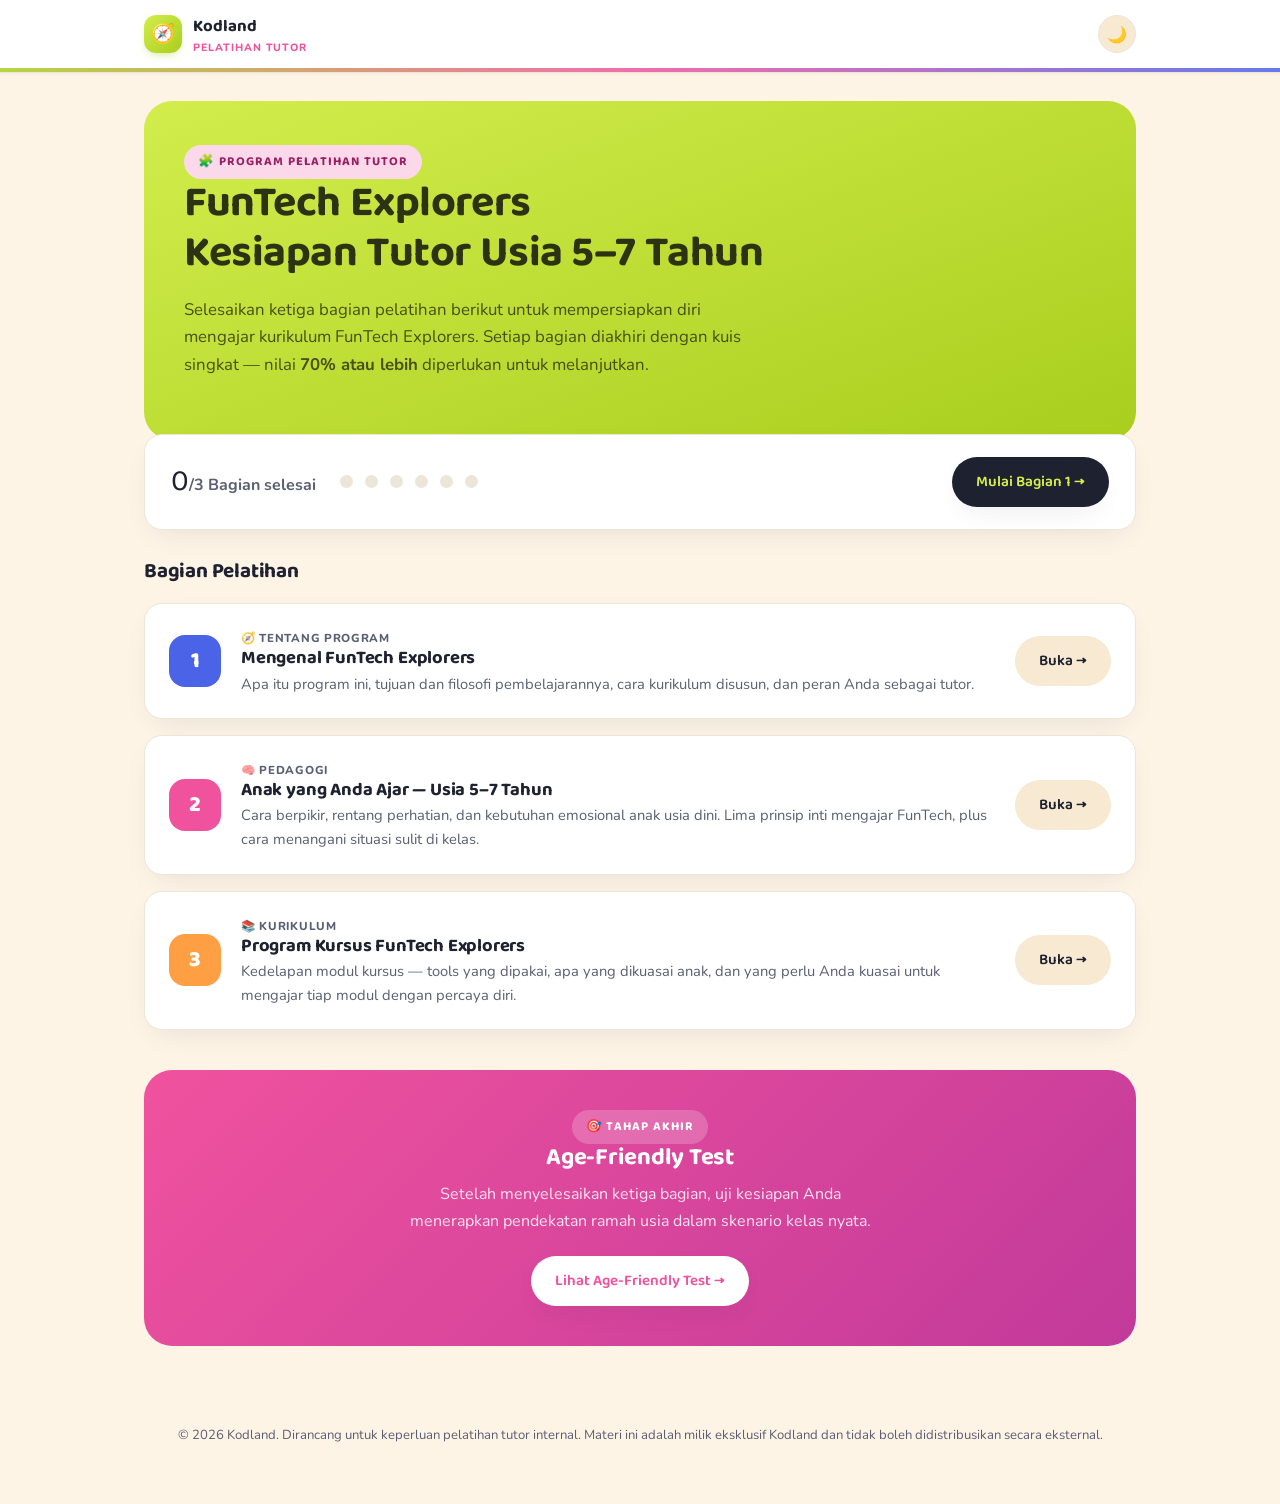
==== index.html @ 8fbc606a "Add files via upload" ====
<!DOCTYPE html>
<html lang="id">
<head>
<meta charset="UTF-8">
<meta name="viewport" content="width=device-width, initial-scale=1.0">
<title>FunTech Explorers — Pelatihan Tutor | Kodland</title>
<link rel="stylesheet" href="style.css">
</head>
<body>

<div class="topbar">
  <div class="topbar-inner">
    <div class="brand">
      <div class="logo-mark">🧭</div>
      <div>
        Kodland
        <small>Pelatihan Tutor</small>
      </div>
    </div>
    <div class="topbar-nav">
      <button class="theme-toggle" onclick="toggleTheme()" aria-label="Ganti tema">🌙</button>
    </div>
  </div>
</div>

<div class="wrap">

  <div class="hero">
    <span class="eyebrow">🧩 Program Pelatihan Tutor</span>
    <h1>FunTech Explorers<br>Kesiapan Tutor Usia 5–7 Tahun</h1>
    <p class="lede">Selesaikan ketiga bagian pelatihan berikut untuk mempersiapkan diri mengajar kurikulum FunTech Explorers. Setiap bagian diakhiri dengan kuis singkat — nilai <strong>70% atau lebih</strong> diperlukan untuk melanjutkan.</p>
  </div>

  <div class="progress-card">
    <div class="progress-count">0<span>/3 Bagian selesai</span></div>
    <div class="trail">
      <div class="trail-dot"></div><div class="trail-dot"></div><div class="trail-dot"></div>
      <div class="trail-dot"></div><div class="trail-dot"></div><div class="trail-dot"></div>
    </div>
    <a href="bagian1-tentang-program.html" class="btn btn-primary">Mulai Bagian 1 →</a>
  </div>

  <h2 class="display" style="font-size:1.3rem;">Bagian Pelatihan</h2>
  <div class="module-list">

    <div class="module-card">
      <div class="module-num">1</div>
      <div class="module-body">
        <span class="module-tag">🧭 Tentang Program</span>
        <h3>Mengenal FunTech Explorers</h3>
        <p>Apa itu program ini, tujuan dan filosofi pembelajarannya, cara kurikulum disusun, dan peran Anda sebagai tutor.</p>
      </div>
      <a href="bagian1-tentang-program.html" class="btn btn-ghost">Buka →</a>
    </div>

    <div class="module-card">
      <div class="module-num">2</div>
      <div class="module-body">
        <span class="module-tag">🧠 Pedagogi</span>
        <h3>Anak yang Anda Ajar — Usia 5–7 Tahun</h3>
        <p>Cara berpikir, rentang perhatian, dan kebutuhan emosional anak usia dini. Lima prinsip inti mengajar FunTech, plus cara menangani situasi sulit di kelas.</p>
      </div>
      <a href="bagian2-pedagogi.html" class="btn btn-ghost">Buka →</a>
    </div>

    <div class="module-card">
      <div class="module-num">3</div>
      <div class="module-body">
        <span class="module-tag">📚 Kurikulum</span>
        <h3>Program Kursus FunTech Explorers</h3>
        <p>Kedelapan modul kursus — tools yang dipakai, apa yang dikuasai anak, dan yang perlu Anda kuasai untuk mengajar tiap modul dengan percaya diri.</p>
      </div>
      <a href="bagian3-kurikulum.html" class="btn btn-ghost">Buka →</a>
    </div>

  </div>

  <div class="cta-final">
    <span class="eyebrow" style="background:rgba(255,255,255,.2); color:#fff;">🎯 Tahap Akhir</span>
    <h2>Age-Friendly Test</h2>
    <p>Setelah menyelesaikan ketiga bagian, uji kesiapan Anda menerapkan pendekatan ramah usia dalam skenario kelas nyata.</p>
    <a href="age-friendly-test.html" class="btn btn-primary">Lihat Age-Friendly Test →</a>
  </div>

</div>

<footer>© 2026 Kodland. Dirancang untuk keperluan pelatihan tutor internal. Materi ini adalah milik eksklusif Kodland dan tidak boleh didistribusikan secara eksternal.</footer>

<script>
function toggleTheme(){
  const el = document.documentElement;
  const isDark = el.getAttribute('data-theme') === 'dark';
  el.setAttribute('data-theme', isDark ? 'light' : 'dark');
  document.querySelector('.theme-toggle').textContent = isDark ? '🌙' : '☀️';
}
</script>

</body>
</html>
---- style.css ----
/* ============================================================
   FunTech Explorers — Pelatihan Tutor (Kodland)
   Design tokens terinspirasi dari kodland.org
   ============================================================ */

@import url('https://fonts.googleapis.com/css2?family=Baloo+2:wght@500;600;700;800&family=Nunito:ital,wght@0,400;0,600;0,700;0,800;1,600&display=swap');

:root{
  --lime:        #D2ED4C;
  --lime-deep:   #A9CE1E;
  --lime-ink:    #2B3312;
  --pink:        #F0529E;
  --pink-strong: #C23A9A;
  --pink-soft:   #FBD9EA;
  --pink-soft-text: #9A1F63;
  --blue:        #4A63E7;
  --blue-soft:   #E1E6FD;
  --blue-soft-text: #2A3878;
  --orange:      #FF9F43;
  --orange-soft: #FFE9D3;
  --orange-soft-text: #8A4F0A;

  --cream:       #FDF4E6;
  --cream-deep:  #F7E9D2;
  --paper:       #FFFFFF;
  --ink:         #1E2130;
  --ink-soft:    #5B5F73;
  --line:        #ECE6D9;

  --radius-lg: 28px;
  --radius-md: 18px;
  --radius-sm: 12px;

  --shadow-card: 0 10px 30px -12px rgba(30,33,48,0.12);
  --shadow-pop:  0 16px 40px -14px rgba(30,33,48,0.22);

  --font-display: 'Baloo 2', system-ui, sans-serif;
  --font-body: 'Nunito', system-ui, sans-serif;
}

[data-theme="dark"]{
  --cream: #1B1D2A;
  --cream-deep: #262A3E;
  --paper: #23263A;
  --ink: #F3F1E7;
  --ink-soft: #C2C4D6;
  --line: #383C54;
  --lime-ink: #EAF3B0;

  --blue-soft: rgba(74,99,231,0.22);
  --blue-soft-text: #C7D2FF;
  --pink-soft: rgba(240,82,158,0.20);
  --pink-soft-text: #FFC3E1;
  --orange-soft: rgba(255,159,67,0.22);
  --orange-soft-text: #FFD9AC;

  --shadow-card: 0 10px 30px -12px rgba(0,0,0,0.5);
  --shadow-pop:  0 16px 40px -14px rgba(0,0,0,0.6);
}

*{ box-sizing: border-box; }
html{ scroll-behavior: smooth; }
body{
  margin:0;
  font-family: var(--font-body);
  background: var(--cream);
  color: var(--ink);
  transition: background .3s ease, color .3s ease;
  -webkit-font-smoothing: antialiased;
}

h1,h2,h3,h4,.display{
  font-family: var(--font-display);
  line-height: 1.15;
  margin: 0 0 .4em;
  letter-spacing: -0.01em;
  color: var(--ink);
}

p{ line-height: 1.65; color: var(--ink-soft); }
a{ color: var(--blue); text-decoration: none; }
[data-theme="dark"] a{ color: #9FB1FF; }

.wrap{ max-width: 1040px; margin: 0 auto; padding: 0 24px; }
.wrap-narrow{ max-width: 800px; margin: 0 auto; padding: 0 24px; }

/* ---------- Topbar ---------- */
.topbar{
  position: sticky; top:0; z-index: 50;
  background: var(--paper);
  border-bottom: 1px solid var(--line);
  box-shadow: 0 2px 0 0 rgba(0,0,0,0.02);
}
.topbar::after{
  content:"";
  display:block; height:4px; width:100%;
  background: linear-gradient(90deg, var(--lime-deep), var(--pink), var(--blue));
  opacity:.85;
}
.topbar-inner{
  max-width: 1040px; margin: 0 auto; padding: 13px 24px;
  display:flex; align-items:center; justify-content: space-between; gap: 16px;
}
.brand{ display:flex; align-items:center; gap:11px; font-family: var(--font-display); font-weight:700; font-size: 1.05rem; }
.brand .logo-mark{
  width: 38px; height: 38px; border-radius: 12px;
  background: linear-gradient(135deg, var(--lime) 0%, var(--lime-deep) 100%);
  display:flex; align-items:center; justify-content:center;
  font-size: 1.2rem;
  box-shadow: 0 4px 10px -4px rgba(169,206,30,.6);
}
.brand small{ display:block; font-family: var(--font-body); font-weight:800; color: var(--pink); font-size:.66rem; text-transform: uppercase; letter-spacing: .09em; }

.topbar-nav{ display:flex; align-items:center; gap:18px; }
.topbar-nav a{ font-weight:700; font-size:.86rem; color: var(--ink-soft); white-space:nowrap; }
.topbar-nav a:hover{ color: var(--pink); }
.topbar-nav a.back::before{ content:"← "; }

.theme-toggle{
  border:1px solid var(--line); background: var(--cream-deep); color: var(--ink);
  width:38px; height:38px; border-radius:50%; cursor:pointer; font-size:1rem;
  display:flex; align-items:center; justify-content:center; flex:0 0 auto;
}

/* ---------- Buttons / chips ---------- */
.btn{
  display:inline-flex; align-items:center; gap:8px;
  font-family: var(--font-display); font-weight:600; font-size:.95rem;
  padding: 13px 24px; border-radius: 999px; border:none; cursor:pointer;
  transition: transform .15s ease, box-shadow .15s ease;
}
.btn:hover{ transform: translateY(-2px); }
.btn-primary{ background: var(--ink); color: var(--lime); box-shadow: var(--shadow-card); }
[data-theme="dark"] .btn-primary{ background: var(--lime); color: var(--lime-ink); }
.btn-pink{ background: var(--pink); color:#fff; box-shadow: 0 10px 24px -10px rgba(240,82,158,.6); }
.btn-outline{ background: transparent; border: 2px solid var(--ink); color: var(--ink); }
.btn-ghost{ background: var(--cream-deep); color: var(--ink); }
.btn:disabled{ opacity:.45; cursor:not-allowed; transform:none; }

.eyebrow{
  display:inline-flex; align-items:center; gap:8px;
  font-family: var(--font-display); font-weight:700; font-size:.78rem;
  text-transform: uppercase; letter-spacing:.08em;
  background: var(--pink-soft); color: var(--pink-soft-text);
  padding: 7px 14px; border-radius:999px;
}

/* ---------- Hero ---------- */
.hero{
  background: linear-gradient(160deg, var(--lime) 0%, var(--lime-deep) 100%);
  border-radius: var(--radius-lg);
  padding: 44px 40px;
  color: var(--lime-ink);
  position: relative;
  overflow:hidden;
  margin: 28px 0;
}
.hero h1{ font-size: clamp(1.9rem, 4vw, 2.7rem); color: var(--lime-ink); max-width: 640px; }
.hero p.lede{ color: var(--lime-ink); opacity:.82; max-width: 560px; font-size: 1.05rem; }

/* ---------- Progress trail (signature element) ---------- */
.progress-card{
  background: var(--paper); border-radius: var(--radius-md);
  padding: 22px 26px; box-shadow: var(--shadow-card);
  display:flex; align-items:center; justify-content:space-between; gap: 24px;
  flex-wrap: wrap; margin: -34px 0 30px; position:relative; z-index:2;
  border: 1px solid var(--line);
}
.progress-count{ font-family: var(--font-display); font-size: 1.9rem; }
.progress-count span{ color: var(--ink-soft); font-size: 1rem; font-family: var(--font-body); font-weight:700; }
.trail{ display:flex; gap:12px; align-items:center; flex:1; min-width: 240px; flex-wrap: wrap; }
.trail-dot{ width:13px; height:13px; border-radius:50%; background: var(--line); flex: 0 0 auto; }
.trail-dot.done{ background: linear-gradient(135deg, var(--blue), var(--pink)); }

/* ---------- Bagian list (top-level dashboard cards) ---------- */
.module-list{ display:flex; flex-direction:column; gap:16px; margin: 20px 0 40px; }
.module-card{
  background: var(--paper); border-radius: var(--radius-md);
  border: 1px solid var(--line);
  padding: 22px 24px; display:flex; align-items:center; gap:20px;
  box-shadow: var(--shadow-card); transition: transform .15s ease;
}
.module-card:hover{ transform: translateY(-3px); }
.module-num{
  font-family: var(--font-display); font-weight:800; font-size:1.4rem;
  width:52px; height:52px; border-radius:16px; flex:0 0 auto;
  display:flex; align-items:center; justify-content:center;
  color:#fff;
}
.module-card:nth-of-type(3n+1) .module-num{ background: var(--blue); }
.module-card:nth-of-type(3n+2) .module-num{ background: var(--pink); }
.module-card:nth-of-type(3n+3) .module-num{ background: var(--orange); }
.module-body{ flex:1; }
.module-body h3{ font-size:1.15rem; margin-bottom:2px; }
.module-body p{ margin:0; font-size:.92rem; }
.module-tag{ font-size:.72rem; font-weight:800; text-transform:uppercase; letter-spacing:.06em; color: var(--ink-soft); }

/* ---------- Section nav (in-page) ---------- */
.section-nav{
  display:flex; gap: 6px 18px; flex-wrap:wrap;
  padding: 12px 0; border-bottom:1px solid var(--line); margin-bottom: 6px;
  font-size:.85rem; font-weight:700;
}
.section-nav a{ color: var(--ink-soft); }
.section-nav a:hover{ color: var(--pink); }
.section-nav a.cta{ color: var(--pink); margin-left:auto; }

.breadcrumb-steps{ display:flex; align-items:center; gap:8px; margin: 26px 0; flex-wrap:wrap; font-size:.86rem; font-weight:700; color: var(--ink-soft); }
.breadcrumb-steps .step{ display:flex; align-items:center; gap:8px; }
.breadcrumb-steps .step.current{ color: var(--ink); }
.breadcrumb-steps .arrow{ opacity:.45; }
.breadcrumb-steps a{ color: var(--ink-soft); font-weight:700; }
.breadcrumb-steps a:hover{ color: var(--pink); }

/* ---------- Content blocks ---------- */
.kicker{ font-weight:800; color: var(--pink); font-size:.85rem; text-transform:uppercase; letter-spacing:.06em; }
article section{ margin: 46px 0; }
article h2{ font-size: 1.6rem; margin-top: 0; }
article h2 .num{ color: var(--blue); margin-right:8px; }
article h4{ font-size:1.05rem; }

.callout{
  border-radius: var(--radius-md);
  padding: 20px 22px; margin: 22px 0;
  border: 1px solid transparent;
  font-size: .96rem;
}
.callout p:last-child{ margin-bottom:0; }
.callout-info{ background: var(--blue-soft); border-color: rgba(74,99,231,.15); }
.callout-info p{ color: var(--blue-soft-text); }
.callout-warn{ background: var(--pink-soft); border-color: rgba(240,82,158,.18); }
.callout-warn p{ color: var(--pink-soft-text); }
.callout-tip{ background: var(--orange-soft); border-color: rgba(255,159,67,.2); }
.callout-tip p{ color: var(--orange-soft-text); }
[data-theme="dark"] .callout p{ opacity:.95; }
.callout .callout-label{ font-family: var(--font-display); font-weight:700; display:block; margin-bottom:6px; color: var(--ink); }

.compare{ display:grid; grid-template-columns: 1fr 1fr; gap:16px; margin: 20px 0; }
@media (max-width: 640px){ .compare{ grid-template-columns: 1fr; } }
.compare-col{ border-radius: var(--radius-md); padding: 18px 20px; }
.compare-col.no{ background: var(--pink-soft); border: 1px solid rgba(240,82,158,.2); }
.compare-col.yes{ background: rgba(169,206,30,.16); border: 1px solid rgba(169,206,30,.35); }
[data-theme="dark"] .compare-col.yes{ background: rgba(169,206,30,.14); }
.compare-col h4{ margin-top:0; }
.compare-col ul{ padding-left: 1.1em; margin: 0; }
.compare-col li{ margin-bottom: 10px; color: var(--ink-soft); }

.principle-list{ counter-reset: p; list-style:none; padding:0; margin: 24px 0; display:flex; flex-direction:column; gap:18px; }
.principle-list li{ counter-increment:p; background: var(--paper); border:1px solid var(--line); border-radius: var(--radius-md); padding: 18px 20px 18px 66px; position:relative; box-shadow: var(--shadow-card); }
.principle-list li::before{
  content: counter(p); position:absolute; left:18px; top:18px;
  font-family: var(--font-display); font-weight:800; color:#fff;
  width:34px; height:34px; border-radius:50%; background: var(--blue);
  display:flex; align-items:center; justify-content:center;
}
.principle-list li h4{ margin: 0 0 6px; }

.scenario-grid{ display:grid; grid-template-columns: 1fr; gap: 14px; margin: 20px 0; }
.scenario{ background: var(--paper); border: 1px solid var(--line); border-radius: var(--radius-md); padding: 18px 20px; box-shadow: var(--shadow-card); }
.scenario .sig{ font-size:1.4rem; margin-right:8px; }
.scenario h4{ display:inline; }

table.praise-table{ width:100%; border-collapse: collapse; margin: 18px 0; font-size:.92rem; }
table.praise-table th{ font-family: var(--font-display); text-align:left; padding: 10px 14px; color: var(--ink-soft); font-size:.78rem; text-transform:uppercase; letter-spacing:.05em; }
table.praise-table td{ padding: 12px 14px; border-top:1px solid var(--line); vertical-align: top; }
table.praise-table td.no{ color: #C23A75; }
table.praise-table td.yes{ color: #4E7A0C; font-weight:700; }
[data-theme="dark"] table.praise-table td.yes{ color:#C7EE6F; }
[data-theme="dark"] table.praise-table td.no{ color:#FF9CC7; }

/* ---------- Curriculum module cards (clickable) ---------- */
.curric-grid{ display:flex; flex-direction:column; gap:16px; margin: 22px 0 36px; }
.curric-link{ display:block; }
.curric-card{
  display:flex; gap:20px; background: var(--paper); border:1px solid var(--line);
  border-radius: var(--radius-lg); padding: 20px; align-items:center;
  box-shadow: var(--shadow-card); transition: transform .15s ease, box-shadow .15s ease;
  cursor:pointer;
}
.curric-card:hover{ transform: translateY(-3px); box-shadow: var(--shadow-pop); }
.curric-card .curric-thumb{ width:110px; height:82px; border-radius: var(--radius-sm); object-fit:cover; flex:0 0 auto; }
.curric-card .curric-num{ font-family: var(--font-display); font-weight:800; font-size: 1.6rem; flex:0 0 auto; width: 44px; }
.curric-card:nth-of-type(4n+1) .curric-num{ color: var(--blue); }
.curric-card:nth-of-type(4n+2) .curric-num{ color: var(--pink); }
.curric-card:nth-of-type(4n+3) .curric-num{ color: var(--orange); }
.curric-card:nth-of-type(4n+4) .curric-num{ color: var(--lime-deep); }
.curric-card .curric-body{ flex:1; min-width:0; }
.curric-card h3{ font-size:1.1rem; margin-bottom:4px; }
.curric-card p{ margin:0; font-size:.88rem; }
.curric-card .arrow-go{ flex:0 0 auto; font-size:1.3rem; color: var(--ink-soft); }
@media (max-width: 640px){
  .curric-card{ flex-wrap:wrap; }
  .curric-card .curric-thumb{ width:100%; height:140px; order:-1; }
}

.info-grid{ display:grid; grid-template-columns: repeat(auto-fit,minmax(150px,1fr)); gap:14px; margin: 20px 0 30px; }
.info-tile{ background: var(--cream-deep); border-radius: var(--radius-md); padding:18px; text-align:center; }
.info-tile .big{ font-family: var(--font-display); font-weight:700; font-size:1.3rem; color: var(--blue); }
.info-tile .label{ font-size:.78rem; color: var(--ink-soft); text-transform:uppercase; letter-spacing:.05em; font-weight:700; }

.tool-row{ display:flex; flex-wrap:wrap; gap:12px; margin: 18px 0 32px; }
.tool-chip{ background: var(--paper); border:1px solid var(--line); border-radius: 14px; padding: 10px 16px; font-weight:700; font-size:.88rem; display:flex; align-items:center; gap:8px; }

/* ---------- Project gallery ---------- */
.gallery-grid{ display:grid; grid-template-columns: repeat(auto-fit,minmax(150px,1fr)); gap:14px; margin: 18px 0 30px; }
.gallery-item{ border-radius: var(--radius-md); overflow:hidden; box-shadow: var(--shadow-card); position:relative; border:1px solid var(--line); }
.gallery-item img{ width:100%; height:120px; object-fit:cover; display:block; }
.gallery-item .cap{ font-size:.72rem; font-weight:800; padding:8px 10px; background: var(--paper); color: var(--ink-soft); }

/* ---------- Module detail page: teaching-flow sections ---------- */
.flow-step{ display:flex; gap:16px; margin: 26px 0; }
.flow-icon{ flex:0 0 auto; width:46px; height:46px; border-radius:14px; display:flex; align-items:center; justify-content:center; font-size:1.4rem; background: var(--cream-deep); }
.flow-body{ flex:1; }
.flow-body h3{ margin: 0 0 6px; font-size:1.2rem; }

.confidence-list{ list-style:none; padding:0; margin: 16px 0; display:flex; flex-direction:column; gap:10px; }
.confidence-list li{ display:flex; gap:10px; align-items:flex-start; background: var(--paper); border:1px solid var(--line); border-radius: var(--radius-sm); padding: 12px 14px; box-shadow: var(--shadow-card); font-size:.92rem; }
.confidence-list li .chk{ flex:0 0 auto; color: var(--lime-deep); font-weight:800; }

.lesson-row{ display:flex; align-items:center; gap:14px; padding: 12px 6px; border-bottom: 1px solid var(--line); }
.lesson-row:last-child{ border-bottom:none; }
.lesson-num{ flex:0 0 auto; width:30px; height:30px; border-radius:50%; background: var(--blue-soft); color: var(--blue); font-weight:800; font-family: var(--font-display); display:flex; align-items:center; justify-content:center; font-size:.85rem; }
[data-theme="dark"] .lesson-num{ color: var(--blue-soft-text); }
.lesson-text{ font-weight:700; font-size:.96rem; }

.module-hero-img{ width:100%; border-radius: var(--radius-lg); box-shadow: var(--shadow-card); margin: 18px 0 8px; display:block; object-fit:cover; max-height: 320px; }
.img-caption{ text-align:center; font-size:.78rem; color: var(--ink-soft); margin: 0 0 20px; font-style: italic; }

.age-tip{
  background: linear-gradient(135deg, rgba(210,237,76,.18), rgba(74,99,231,.10));
  border: 1px solid rgba(169,206,30,.35);
  border-radius: var(--radius-md);
  padding: 18px 20px; margin: 22px 0;
}
.age-tip .callout-label{ color: var(--lime-deep); }
[data-theme="dark"] .age-tip .callout-label{ color: var(--lime); }
.age-tip p{ color: var(--ink); opacity: .9; }

.philosophy-grid{ display:grid; grid-template-columns: repeat(auto-fit,minmax(200px,1fr)); gap:16px; margin: 20px 0 34px; }
.philosophy-card{ background: var(--paper); border:1px solid var(--line); border-radius: var(--radius-md); padding:20px; box-shadow: var(--shadow-card); }
.philosophy-card .ic{ font-size:1.6rem; margin-bottom:8px; display:block; }
.philosophy-card h4{ margin: 0 0 6px; font-size:1rem; }
.philosophy-card p{ margin:0; font-size:.88rem; }

.prevnext{ display:flex; justify-content:space-between; gap:16px; margin: 40px 0; flex-wrap:wrap; }
.prevnext a{ flex:1; min-width:200px; background: var(--paper); border:1px solid var(--line); border-radius: var(--radius-md); padding:16px 18px; box-shadow: var(--shadow-card); font-weight:700; }
.prevnext a small{ display:block; color: var(--ink-soft); font-weight:800; text-transform:uppercase; font-size:.7rem; letter-spacing:.06em; margin-bottom:4px; }
.prevnext a.next{ text-align:right; }

/* ---------- Quiz ---------- */
.quiz-box{ background: var(--paper); border:1px solid var(--line); border-radius: var(--radius-lg); padding: 28px; box-shadow: var(--shadow-pop); margin: 24px 0; }
.quiz-q{ margin-bottom: 26px; }
.quiz-q p.qtext{ font-weight:800; font-family: var(--font-display); color: var(--ink); font-size:1.05rem; margin-bottom:12px; }
.quiz-opts{ display:flex; flex-direction:column; gap:10px; }
.quiz-opt{ display:flex; align-items:center; gap:12px; border:1px solid var(--line); border-radius: var(--radius-sm); padding: 12px 16px; cursor:pointer; font-weight:700; font-size:.94rem; background: var(--cream); transition: border-color .15s, background .15s; color: var(--ink); }
.quiz-opt:hover{ border-color: var(--blue); }
.quiz-opt.selected{ border-color: var(--blue); background: var(--blue-soft); }
.quiz-opt.correct{ border-color: var(--lime-deep); background: rgba(169,206,30,.2); }
.quiz-opt.incorrect{ border-color: var(--pink); background: var(--pink-soft); }
.quiz-result{ margin-top: 18px; font-weight:800; font-family: var(--font-display); }
.quiz-result.pass{ color: #4E7A0C; }
.quiz-result.fail{ color: #C23A75; }
[data-theme="dark"] .quiz-result.pass{ color:#C7EE6F; }
[data-theme="dark"] .quiz-result.fail{ color:#FF9CC7; }

/* ---------- Stage / final test ---------- */
.stage{ display:flex; gap:20px; margin: 30px 0; }
.stage-marker{ flex:0 0 auto; display:flex; flex-direction:column; align-items:center; }
.stage-dot{ width:40px; height:40px; border-radius:50%; background: var(--ink); color: var(--lime); display:flex; align-items:center; justify-content:center; font-family: var(--font-display); font-weight:800; }
[data-theme="dark"] .stage-dot{ background: var(--lime); color: var(--lime-ink); }
.stage-line{ flex:1; width:2px; background: var(--line); margin: 6px 0; }
.stage-content{ flex:1; padding-bottom: 10px; }
.stage-content .stage-label{ font-size:.78rem; font-weight:800; text-transform:uppercase; letter-spacing:.06em; color: var(--ink-soft); }
.task-item{ display:flex; gap:14px; align-items:flex-start; background: var(--paper); border:1px solid var(--line); border-radius: var(--radius-md); padding:16px 18px; margin-bottom:12px; box-shadow: var(--shadow-card); }
.task-num{ flex:0 0 auto; width:28px; height:28px; border-radius:50%; background: var(--blue-soft); color: var(--blue); font-weight:800; font-family: var(--font-display); display:flex; align-items:center; justify-content:center; font-size:.85rem; }
[data-theme="dark"] .task-num{ color: var(--blue-soft-text); }

/* ---------- CTA / final ---------- */
.cta-final{ background: linear-gradient(135deg, var(--pink) 0%, var(--pink-strong) 100%); border-radius: var(--radius-lg); padding: 40px; text-align:center; color:#fff; margin: 40px 0; }
.cta-final h2{ color:#fff; }
.cta-final p{ color: rgba(255,255,255,.85); max-width: 480px; margin: 0 auto 22px; }
.cta-final .btn-primary{ background:#fff; color: var(--pink); }

footer{ padding: 40px 0 60px; text-align:center; color: var(--ink-soft); font-size:.82rem; }

.pill-row{ display:flex; gap:10px; flex-wrap:wrap; margin: 18px 0; }
.pill{ background: var(--cream-deep); border-radius:999px; padding:8px 16px; font-size:.82rem; font-weight:800; }

@media (max-width: 640px){
  .hero{ padding: 32px 22px; }
  .progress-card{ margin-top: -24px; padding: 18px; flex-direction:column; align-items:flex-start; }
}
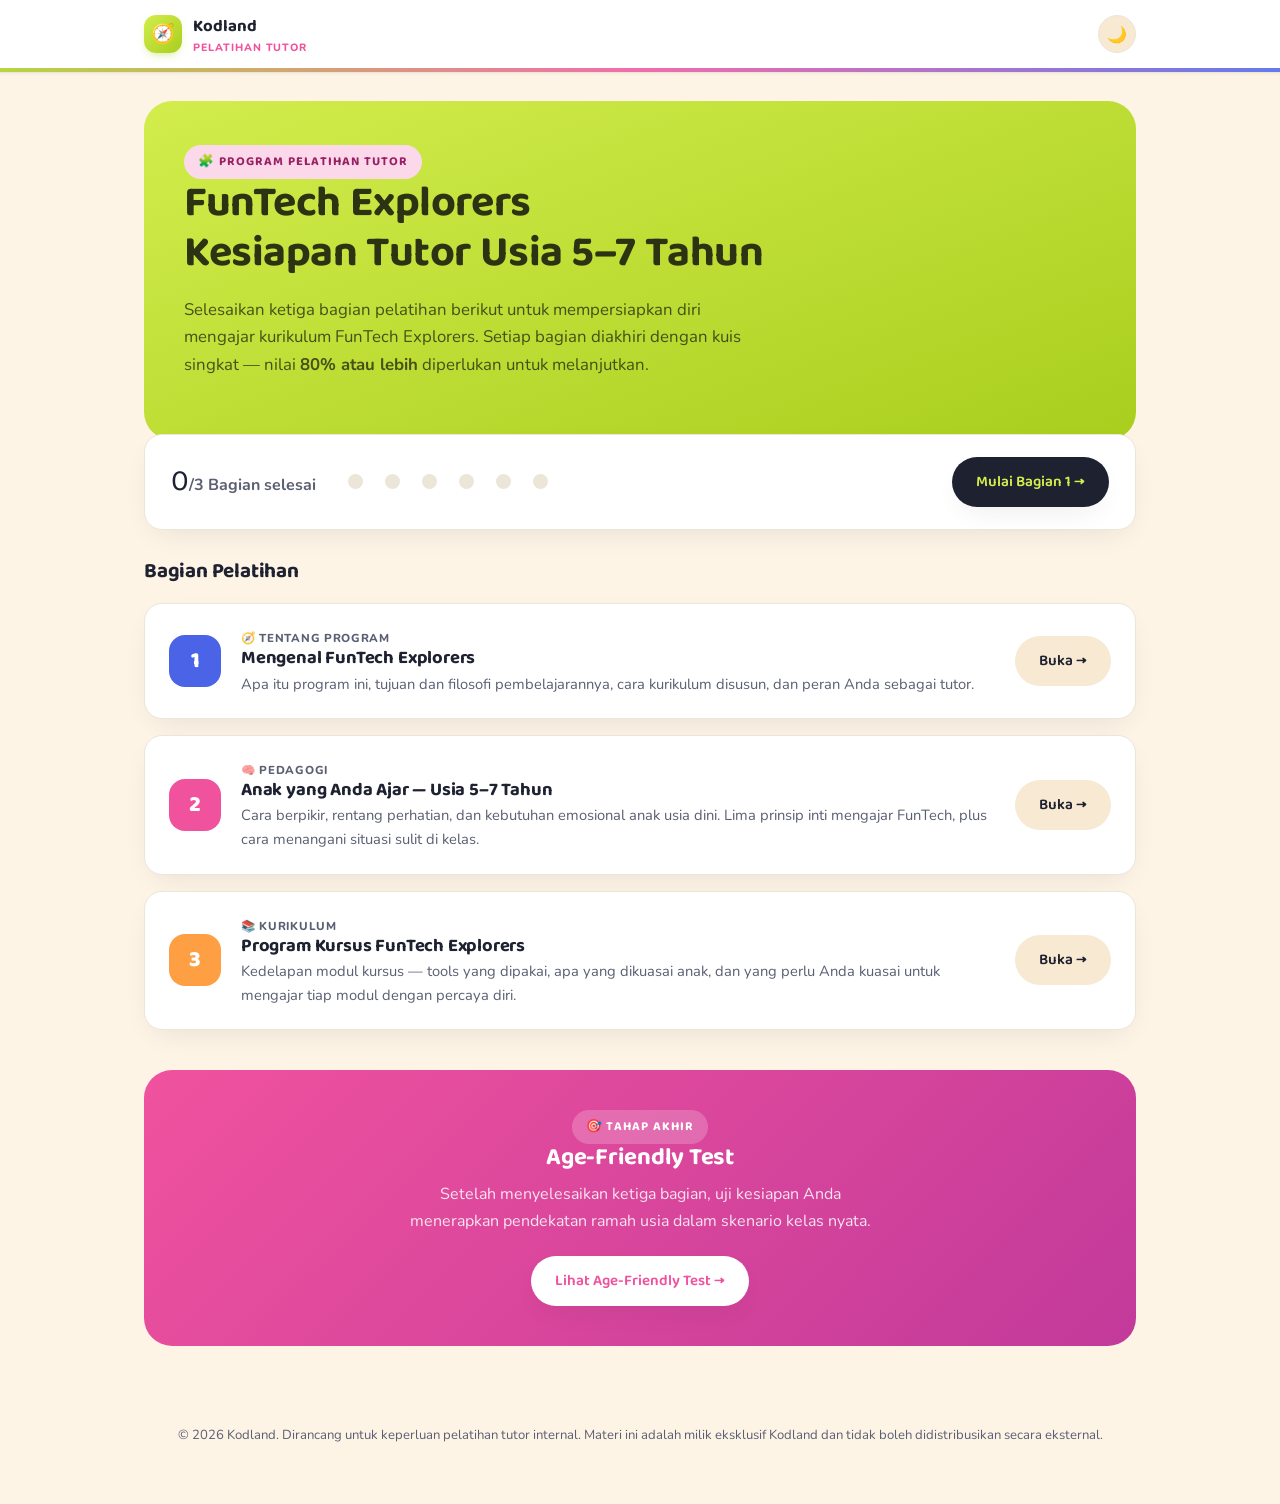
==== commit 3c182839: "Add files via upload" ====
--- a/index.html
+++ b/index.html
@@ -28,7 +28,7 @@
   <div class="hero">
     <span class="eyebrow">🧩 Program Pelatihan Tutor</span>
     <h1>FunTech Explorers<br>Kesiapan Tutor Usia 5–7 Tahun</h1>
-    <p class="lede">Selesaikan ketiga bagian pelatihan berikut untuk mempersiapkan diri mengajar kurikulum FunTech Explorers. Setiap bagian diakhiri dengan kuis singkat — nilai <strong>70% atau lebih</strong> diperlukan untuk melanjutkan.</p>
+    <p class="lede">Selesaikan ketiga bagian pelatihan berikut untuk mempersiapkan diri mengajar kurikulum FunTech Explorers. Setiap bagian diakhiri dengan kuis singkat — nilai <strong>80% atau lebih</strong> diperlukan untuk melanjutkan.</p>
   </div>
 
   <div class="progress-card">
--- a/style.css
+++ b/style.css
@@ -45,7 +45,6 @@
   --ink: #F3F1E7;
   --ink-soft: #C2C4D6;
   --line: #383C54;
-  --lime-ink: #EAF3B0;
 
   --blue-soft: rgba(74,99,231,0.22);
   --blue-soft-text: #C7D2FF;
@@ -168,8 +167,8 @@
 }
 .progress-count{ font-family: var(--font-display); font-size: 1.9rem; }
 .progress-count span{ color: var(--ink-soft); font-size: 1rem; font-family: var(--font-body); font-weight:700; }
-.trail{ display:flex; gap:12px; align-items:center; flex:1; min-width: 240px; flex-wrap: wrap; }
-.trail-dot{ width:13px; height:13px; border-radius:50%; background: var(--line); flex: 0 0 auto; }
+.trail{ display:flex; gap:22px; align-items:center; flex:1; min-width: 240px; flex-wrap: wrap; padding-left: 8px; }
+.trail-dot{ width:15px; height:15px; border-radius:50%; background: var(--line); flex: 0 0 auto; box-shadow: 0 0 0 4px var(--paper); }
 .trail-dot.done{ background: linear-gradient(135deg, var(--blue), var(--pink)); }
 
 /* ---------- Bagian list (top-level dashboard cards) ---------- */
@@ -215,8 +214,13 @@
 /* ---------- Content blocks ---------- */
 .kicker{ font-weight:800; color: var(--pink); font-size:.85rem; text-transform:uppercase; letter-spacing:.06em; }
 article section{ margin: 46px 0; }
-article h2{ font-size: 1.6rem; margin-top: 0; }
-article h2 .num{ color: var(--blue); margin-right:8px; }
+article h2{ font-size: 1.6rem; margin-top: 0; display:flex; align-items:center; gap:12px; }
+article h2 .num{
+  color: var(--blue); background: var(--blue-soft);
+  width:38px; height:38px; border-radius:12px; flex:0 0 auto;
+  display:flex; align-items:center; justify-content:center;
+  font-size:1.1rem;
+}
 article h4{ font-size:1.05rem; }
 
 .callout{
@@ -246,14 +250,17 @@
 .compare-col li{ margin-bottom: 10px; color: var(--ink-soft); }
 
 .principle-list{ counter-reset: p; list-style:none; padding:0; margin: 24px 0; display:flex; flex-direction:column; gap:18px; }
-.principle-list li{ counter-increment:p; background: var(--paper); border:1px solid var(--line); border-radius: var(--radius-md); padding: 18px 20px 18px 66px; position:relative; box-shadow: var(--shadow-card); }
-.principle-list li::before{
+.principle-list > li{ counter-increment:p; background: var(--paper); border:1px solid var(--line); border-radius: var(--radius-md); padding: 18px 20px 18px 66px; position:relative; box-shadow: var(--shadow-card); }
+.principle-list > li::before{
   content: counter(p); position:absolute; left:18px; top:18px;
   font-family: var(--font-display); font-weight:800; color:#fff;
   width:34px; height:34px; border-radius:50%; background: var(--blue);
   display:flex; align-items:center; justify-content:center;
 }
-.principle-list li h4{ margin: 0 0 6px; }
+.principle-list > li h4{ margin: 0 0 6px; }
+.principle-list ul{ list-style:none; padding-left:0; margin: 14px 0 0; display:flex; flex-direction:column; gap:8px; }
+.principle-list ul li{ background:none; border:none; box-shadow:none; padding:0; }
+.principle-list ul li::before{ display:none; }
 
 .scenario-grid{ display:grid; grid-template-columns: 1fr; gap: 14px; margin: 20px 0; }
 .scenario{ background: var(--paper); border: 1px solid var(--line); border-radius: var(--radius-md); padding: 18px 20px; box-shadow: var(--shadow-card); }
@@ -301,6 +308,12 @@
 .tool-row{ display:flex; flex-wrap:wrap; gap:12px; margin: 18px 0 32px; }
 .tool-chip{ background: var(--paper); border:1px solid var(--line); border-radius: 14px; padding: 10px 16px; font-weight:700; font-size:.88rem; display:flex; align-items:center; gap:8px; }
 
+.req-grid{ display:grid; grid-template-columns: repeat(auto-fit,minmax(220px,1fr)); gap:14px; margin: 18px 0 32px; }
+.req-card{ background: var(--paper); border:1px solid var(--line); border-radius: var(--radius-md); padding:16px 18px; box-shadow: var(--shadow-card); display:flex; gap:12px; align-items:flex-start; }
+.req-card .req-icon{ flex:0 0 auto; width:38px; height:38px; border-radius:10px; background: var(--blue-soft); display:flex; align-items:center; justify-content:center; font-size:1.1rem; }
+.req-card h4{ margin:0 0 4px; font-size:.98rem; }
+.req-card p{ margin:0; font-size:.86rem; }
+
 /* ---------- Project gallery ---------- */
 .gallery-grid{ display:grid; grid-template-columns: repeat(auto-fit,minmax(150px,1fr)); gap:14px; margin: 18px 0 30px; }
 .gallery-item{ border-radius: var(--radius-md); overflow:hidden; box-shadow: var(--shadow-card); position:relative; border:1px solid var(--line); }
@@ -323,7 +336,7 @@
 [data-theme="dark"] .lesson-num{ color: var(--blue-soft-text); }
 .lesson-text{ font-weight:700; font-size:.96rem; }
 
-.module-hero-img{ width:100%; border-radius: var(--radius-lg); box-shadow: var(--shadow-card); margin: 18px 0 8px; display:block; object-fit:cover; max-height: 320px; }
+.module-hero-img{ width:100%; height:auto; max-height: 460px; border-radius: var(--radius-lg); box-shadow: var(--shadow-card); margin: 18px 0 8px; display:block; object-fit: contain; background: var(--cream-deep); }
 .img-caption{ text-align:center; font-size:.78rem; color: var(--ink-soft); margin: 0 0 20px; font-style: italic; }
 
 .age-tip{
@@ -336,7 +349,8 @@
 [data-theme="dark"] .age-tip .callout-label{ color: var(--lime); }
 .age-tip p{ color: var(--ink); opacity: .9; }
 
-.philosophy-grid{ display:grid; grid-template-columns: repeat(auto-fit,minmax(200px,1fr)); gap:16px; margin: 20px 0 34px; }
+.philosophy-grid{ display:grid; grid-template-columns: repeat(2, 1fr); gap:16px; margin: 20px 0 34px; }
+@media (max-width: 560px){ .philosophy-grid{ grid-template-columns: 1fr; } }
 .philosophy-card{ background: var(--paper); border:1px solid var(--line); border-radius: var(--radius-md); padding:20px; box-shadow: var(--shadow-card); }
 .philosophy-card .ic{ font-size:1.6rem; margin-bottom:8px; display:block; }
 .philosophy-card h4{ margin: 0 0 6px; font-size:1rem; }
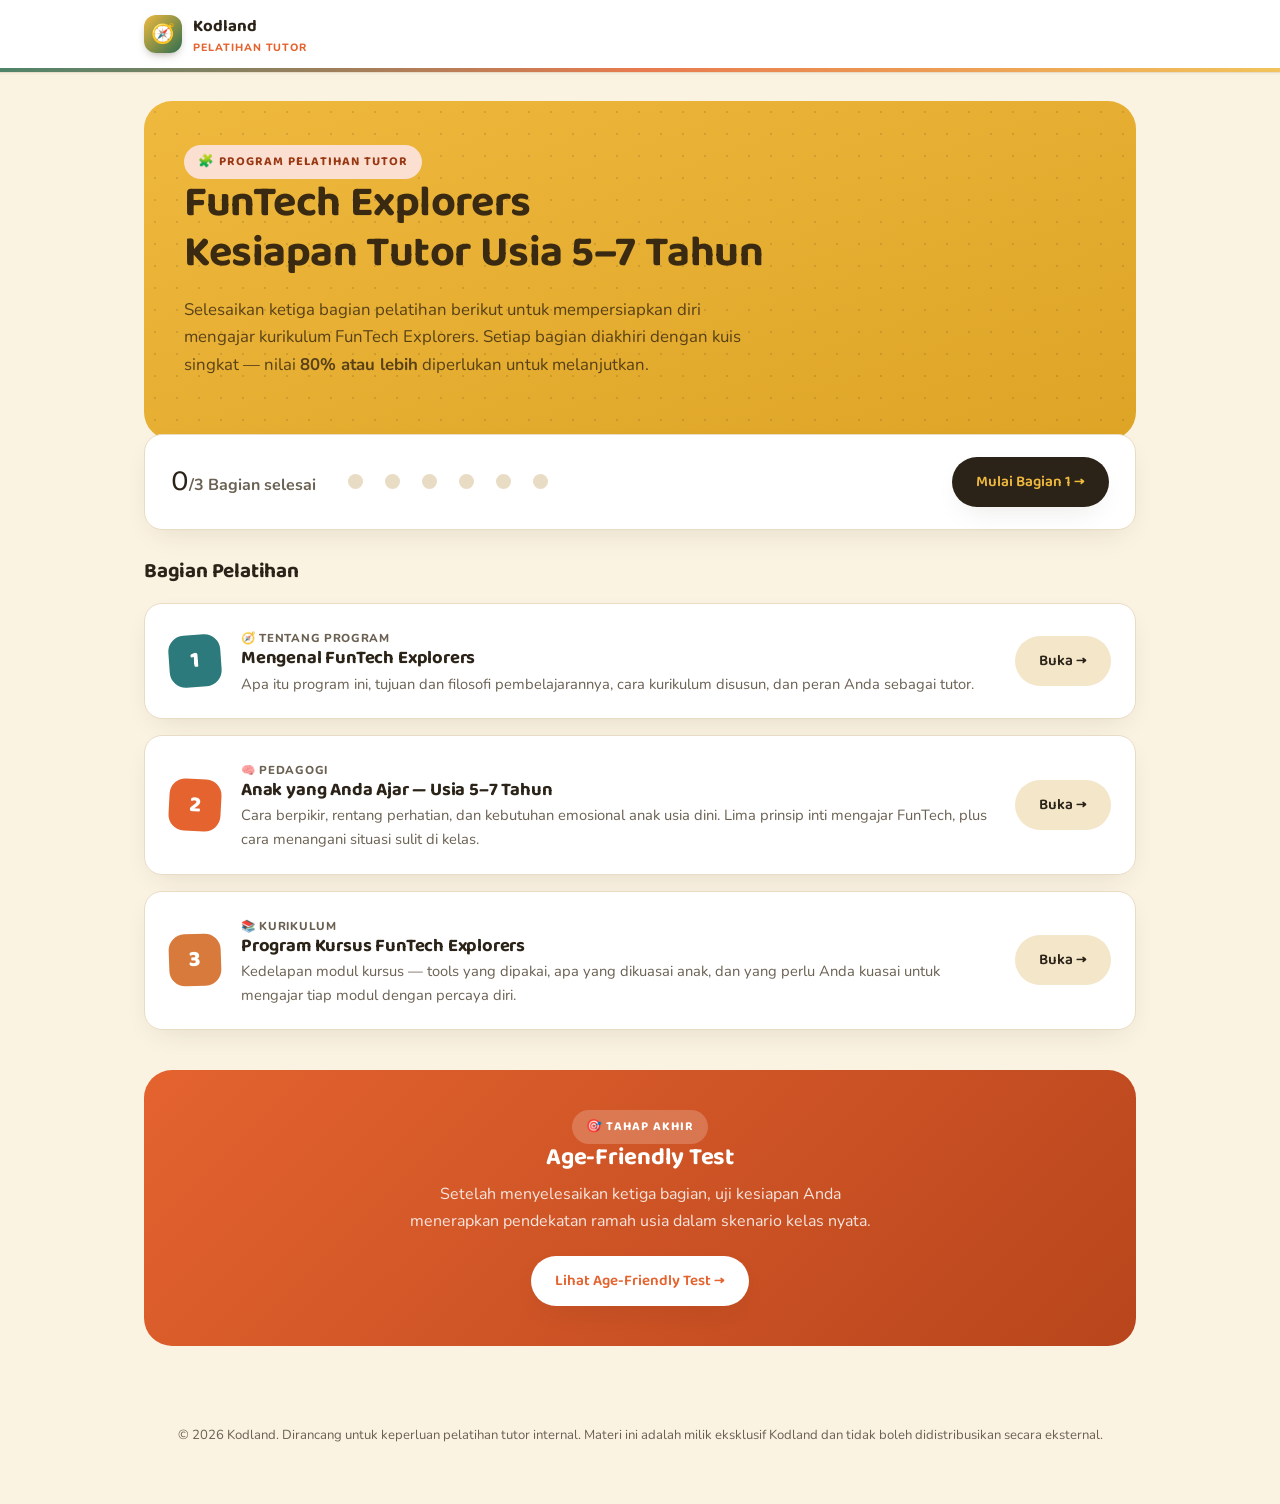
==== commit 38805dd3: "Add files via upload" ====
--- a/index.html
+++ b/index.html
@@ -17,9 +17,7 @@
         <small>Pelatihan Tutor</small>
       </div>
     </div>
-    <div class="topbar-nav">
-      <button class="theme-toggle" onclick="toggleTheme()" aria-label="Ganti tema">🌙</button>
-    </div>
+    <div class="topbar-nav">    </div>
   </div>
 </div>
 
@@ -87,12 +85,6 @@
 <footer>© 2026 Kodland. Dirancang untuk keperluan pelatihan tutor internal. Materi ini adalah milik eksklusif Kodland dan tidak boleh didistribusikan secara eksternal.</footer>
 
 <script>
-function toggleTheme(){
-  const el = document.documentElement;
-  const isDark = el.getAttribute('data-theme') === 'dark';
-  el.setAttribute('data-theme', isDark ? 'light' : 'dark');
-  document.querySelector('.theme-toggle').textContent = isDark ? '🌙' : '☀️';
-}
 </script>
 
 </body>
--- a/style.css
+++ b/style.css
@@ -1,60 +1,43 @@
 /* ============================================================
    FunTech Explorers — Pelatihan Tutor (Kodland)
-   Design tokens terinspirasi dari kodland.org
+   Tema: "Explorer's Field Journal" — hijau hutan, terracotta,
+   mustard & teal, dengan sentuhan badge/stempel ala buku
+   catatan penjelajah.
    ============================================================ */
 
 @import url('https://fonts.googleapis.com/css2?family=Baloo+2:wght@500;600;700;800&family=Nunito:ital,wght@0,400;0,600;0,700;0,800;1,600&display=swap');
 
 :root{
-  --lime:        #D2ED4C;
-  --lime-deep:   #A9CE1E;
-  --lime-ink:    #2B3312;
-  --pink:        #F0529E;
-  --pink-strong: #C23A9A;
-  --pink-soft:   #FBD9EA;
-  --pink-soft-text: #9A1F63;
-  --blue:        #4A63E7;
-  --blue-soft:   #E1E6FD;
-  --blue-soft-text: #2A3878;
-  --orange:      #FF9F43;
-  --orange-soft: #FFE9D3;
-  --orange-soft-text: #8A4F0A;
-
-  --cream:       #FDF4E6;
-  --cream-deep:  #F7E9D2;
+  --lime:        #EFB93E;   /* mustard — accent utama/hero/tombol */
+  --lime-deep:   #2F6E4F;   /* hijau hutan — aksen angka/centang */
+  --lime-ink:    #3B2A12;   /* coklat tua — teks di atas mustard */
+  --pink:        #E4632F;   /* terracotta — aksen sekunder */
+  --pink-strong: #B8451C;
+  --pink-soft:   #FBE0D2;
+  --pink-soft-text: #9A3814;
+  --blue:        #2C7A7B;   /* teal — info/tautan */
+  --blue-soft:   #DCEEEE;
+  --blue-soft-text: #1D5657;
+  --orange:      #D97A3D;   /* rust-orange — aksen ketiga */
+  --orange-soft: #FBE7D2;
+  --orange-soft-text: #8A4A10;
+
+  --cream:       #FBF3E2;
+  --cream-deep:  #F3E6C9;
   --paper:       #FFFFFF;
-  --ink:         #1E2130;
-  --ink-soft:    #5B5F73;
-  --line:        #ECE6D9;
+  --ink:         #2B2318;
+  --ink-soft:    #6B6153;
+  --line:        #E8DCC4;
 
   --radius-lg: 28px;
   --radius-md: 18px;
   --radius-sm: 12px;
 
-  --shadow-card: 0 10px 30px -12px rgba(30,33,48,0.12);
-  --shadow-pop:  0 16px 40px -14px rgba(30,33,48,0.22);
+  --shadow-card: 0 10px 30px -12px rgba(43,35,24,0.14);
+  --shadow-pop:  0 16px 40px -14px rgba(43,35,24,0.24);
 
   --font-display: 'Baloo 2', system-ui, sans-serif;
   --font-body: 'Nunito', system-ui, sans-serif;
-}
-
-[data-theme="dark"]{
-  --cream: #1B1D2A;
-  --cream-deep: #262A3E;
-  --paper: #23263A;
-  --ink: #F3F1E7;
-  --ink-soft: #C2C4D6;
-  --line: #383C54;
-
-  --blue-soft: rgba(74,99,231,0.22);
-  --blue-soft-text: #C7D2FF;
-  --pink-soft: rgba(240,82,158,0.20);
-  --pink-soft-text: #FFC3E1;
-  --orange-soft: rgba(255,159,67,0.22);
-  --orange-soft-text: #FFD9AC;
-
-  --shadow-card: 0 10px 30px -12px rgba(0,0,0,0.5);
-  --shadow-pop:  0 16px 40px -14px rgba(0,0,0,0.6);
 }
 
 *{ box-sizing: border-box; }
@@ -78,7 +61,6 @@
 
 p{ line-height: 1.65; color: var(--ink-soft); }
 a{ color: var(--blue); text-decoration: none; }
-[data-theme="dark"] a{ color: #9FB1FF; }
 
 .wrap{ max-width: 1040px; margin: 0 auto; padding: 0 24px; }
 .wrap-narrow{ max-width: 800px; margin: 0 auto; padding: 0 24px; }
@@ -93,7 +75,7 @@
 .topbar::after{
   content:"";
   display:block; height:4px; width:100%;
-  background: linear-gradient(90deg, var(--lime-deep), var(--pink), var(--blue));
+  background: linear-gradient(90deg, var(--lime-deep), var(--pink), var(--lime));
   opacity:.85;
 }
 .topbar-inner{
@@ -106,7 +88,7 @@
   background: linear-gradient(135deg, var(--lime) 0%, var(--lime-deep) 100%);
   display:flex; align-items:center; justify-content:center;
   font-size: 1.2rem;
-  box-shadow: 0 4px 10px -4px rgba(169,206,30,.6);
+  box-shadow: 0 4px 10px -4px rgba(59,42,18,.5);
 }
 .brand small{ display:block; font-family: var(--font-body); font-weight:800; color: var(--pink); font-size:.66rem; text-transform: uppercase; letter-spacing: .09em; }
 
@@ -130,8 +112,7 @@
 }
 .btn:hover{ transform: translateY(-2px); }
 .btn-primary{ background: var(--ink); color: var(--lime); box-shadow: var(--shadow-card); }
-[data-theme="dark"] .btn-primary{ background: var(--lime); color: var(--lime-ink); }
-.btn-pink{ background: var(--pink); color:#fff; box-shadow: 0 10px 24px -10px rgba(240,82,158,.6); }
+.btn-pink{ background: var(--pink); color:#fff; box-shadow: 0 10px 24px -10px rgba(228,99,47,.6); }
 .btn-outline{ background: transparent; border: 2px solid var(--ink); color: var(--ink); }
 .btn-ghost{ background: var(--cream-deep); color: var(--ink); }
 .btn:disabled{ opacity:.45; cursor:not-allowed; transform:none; }
@@ -146,7 +127,9 @@
 
 /* ---------- Hero ---------- */
 .hero{
-  background: linear-gradient(160deg, var(--lime) 0%, var(--lime-deep) 100%);
+  background:
+    radial-gradient(circle, rgba(59,42,18,.14) 1.5px, transparent 1.5px) 0 0/22px 22px,
+    linear-gradient(160deg, var(--lime) 0%, #DDA426 100%);
   border-radius: var(--radius-lg);
   padding: 44px 40px;
   color: var(--lime-ink);
@@ -184,11 +167,13 @@
   font-family: var(--font-display); font-weight:800; font-size:1.4rem;
   width:52px; height:52px; border-radius:16px; flex:0 0 auto;
   display:flex; align-items:center; justify-content:center;
-  color:#fff;
+  color:#fff; transform: rotate(-4deg);
 }
 .module-card:nth-of-type(3n+1) .module-num{ background: var(--blue); }
 .module-card:nth-of-type(3n+2) .module-num{ background: var(--pink); }
 .module-card:nth-of-type(3n+3) .module-num{ background: var(--orange); }
+.module-card:nth-of-type(3n+2) .module-num{ transform: rotate(3deg); }
+.module-card:nth-of-type(3n+3) .module-num{ transform: rotate(-2deg); }
 .module-body{ flex:1; }
 .module-body h3{ font-size:1.15rem; margin-bottom:2px; }
 .module-body p{ margin:0; font-size:.92rem; }
@@ -230,21 +215,19 @@
   font-size: .96rem;
 }
 .callout p:last-child{ margin-bottom:0; }
-.callout-info{ background: var(--blue-soft); border-color: rgba(74,99,231,.15); }
+.callout-info{ background: var(--blue-soft); border-color: rgba(44,122,123,.15); }
 .callout-info p{ color: var(--blue-soft-text); }
-.callout-warn{ background: var(--pink-soft); border-color: rgba(240,82,158,.18); }
+.callout-warn{ background: var(--pink-soft); border-color: rgba(228,99,47,.18); }
 .callout-warn p{ color: var(--pink-soft-text); }
 .callout-tip{ background: var(--orange-soft); border-color: rgba(255,159,67,.2); }
 .callout-tip p{ color: var(--orange-soft-text); }
-[data-theme="dark"] .callout p{ opacity:.95; }
 .callout .callout-label{ font-family: var(--font-display); font-weight:700; display:block; margin-bottom:6px; color: var(--ink); }
 
 .compare{ display:grid; grid-template-columns: 1fr 1fr; gap:16px; margin: 20px 0; }
 @media (max-width: 640px){ .compare{ grid-template-columns: 1fr; } }
 .compare-col{ border-radius: var(--radius-md); padding: 18px 20px; }
-.compare-col.no{ background: var(--pink-soft); border: 1px solid rgba(240,82,158,.2); }
-.compare-col.yes{ background: rgba(169,206,30,.16); border: 1px solid rgba(169,206,30,.35); }
-[data-theme="dark"] .compare-col.yes{ background: rgba(169,206,30,.14); }
+.compare-col.no{ background: var(--pink-soft); border: 1px solid rgba(228,99,47,.2); }
+.compare-col.yes{ background: rgba(47,110,79,.14); border: 1px solid rgba(47,110,79,.35); }
 .compare-col h4{ margin-top:0; }
 .compare-col ul{ padding-left: 1.1em; margin: 0; }
 .compare-col li{ margin-bottom: 10px; color: var(--ink-soft); }
@@ -270,10 +253,8 @@
 table.praise-table{ width:100%; border-collapse: collapse; margin: 18px 0; font-size:.92rem; }
 table.praise-table th{ font-family: var(--font-display); text-align:left; padding: 10px 14px; color: var(--ink-soft); font-size:.78rem; text-transform:uppercase; letter-spacing:.05em; }
 table.praise-table td{ padding: 12px 14px; border-top:1px solid var(--line); vertical-align: top; }
-table.praise-table td.no{ color: #C23A75; }
-table.praise-table td.yes{ color: #4E7A0C; font-weight:700; }
-[data-theme="dark"] table.praise-table td.yes{ color:#C7EE6F; }
-[data-theme="dark"] table.praise-table td.no{ color:#FF9CC7; }
+table.praise-table td.no{ color: #B8451C; }
+table.praise-table td.yes{ color: #2F6E4F; font-weight:700; }
 
 /* ---------- Curriculum module cards (clickable) ---------- */
 .curric-grid{ display:flex; flex-direction:column; gap:16px; margin: 22px 0 36px; }
@@ -286,11 +267,11 @@
 }
 .curric-card:hover{ transform: translateY(-3px); box-shadow: var(--shadow-pop); }
 .curric-card .curric-thumb{ width:110px; height:82px; border-radius: var(--radius-sm); object-fit:cover; flex:0 0 auto; }
-.curric-card .curric-num{ font-family: var(--font-display); font-weight:800; font-size: 1.6rem; flex:0 0 auto; width: 44px; }
-.curric-card:nth-of-type(4n+1) .curric-num{ color: var(--blue); }
-.curric-card:nth-of-type(4n+2) .curric-num{ color: var(--pink); }
-.curric-card:nth-of-type(4n+3) .curric-num{ color: var(--orange); }
-.curric-card:nth-of-type(4n+4) .curric-num{ color: var(--lime-deep); }
+.curric-card .curric-num{ font-family: var(--font-display); font-weight:800; font-size: 1.6rem; flex:0 0 auto; width: 44px; display:inline-block; }
+.curric-card:nth-of-type(4n+1) .curric-num{ color: var(--blue); transform: rotate(-4deg); }
+.curric-card:nth-of-type(4n+2) .curric-num{ color: var(--pink); transform: rotate(3deg); }
+.curric-card:nth-of-type(4n+3) .curric-num{ color: var(--orange); transform: rotate(-3deg); }
+.curric-card:nth-of-type(4n+4) .curric-num{ color: var(--lime-deep); transform: rotate(4deg); }
 .curric-card .curric-body{ flex:1; min-width:0; }
 .curric-card h3{ font-size:1.1rem; margin-bottom:4px; }
 .curric-card p{ margin:0; font-size:.88rem; }
@@ -333,20 +314,18 @@
 .lesson-row{ display:flex; align-items:center; gap:14px; padding: 12px 6px; border-bottom: 1px solid var(--line); }
 .lesson-row:last-child{ border-bottom:none; }
 .lesson-num{ flex:0 0 auto; width:30px; height:30px; border-radius:50%; background: var(--blue-soft); color: var(--blue); font-weight:800; font-family: var(--font-display); display:flex; align-items:center; justify-content:center; font-size:.85rem; }
-[data-theme="dark"] .lesson-num{ color: var(--blue-soft-text); }
 .lesson-text{ font-weight:700; font-size:.96rem; }
 
 .module-hero-img{ width:100%; height:auto; max-height: 460px; border-radius: var(--radius-lg); box-shadow: var(--shadow-card); margin: 18px 0 8px; display:block; object-fit: contain; background: var(--cream-deep); }
 .img-caption{ text-align:center; font-size:.78rem; color: var(--ink-soft); margin: 0 0 20px; font-style: italic; }
 
 .age-tip{
-  background: linear-gradient(135deg, rgba(210,237,76,.18), rgba(74,99,231,.10));
-  border: 1px solid rgba(169,206,30,.35);
+  background: linear-gradient(135deg, rgba(239,185,62,.20), rgba(44,122,123,.12));
+  border: 1px solid rgba(47,110,79,.35);
   border-radius: var(--radius-md);
   padding: 18px 20px; margin: 22px 0;
 }
 .age-tip .callout-label{ color: var(--lime-deep); }
-[data-theme="dark"] .age-tip .callout-label{ color: var(--lime); }
 .age-tip p{ color: var(--ink); opacity: .9; }
 
 .philosophy-grid{ display:grid; grid-template-columns: repeat(2, 1fr); gap:16px; margin: 20px 0 34px; }
@@ -369,25 +348,21 @@
 .quiz-opt{ display:flex; align-items:center; gap:12px; border:1px solid var(--line); border-radius: var(--radius-sm); padding: 12px 16px; cursor:pointer; font-weight:700; font-size:.94rem; background: var(--cream); transition: border-color .15s, background .15s; color: var(--ink); }
 .quiz-opt:hover{ border-color: var(--blue); }
 .quiz-opt.selected{ border-color: var(--blue); background: var(--blue-soft); }
-.quiz-opt.correct{ border-color: var(--lime-deep); background: rgba(169,206,30,.2); }
+.quiz-opt.correct{ border-color: var(--lime-deep); background: rgba(47,110,79,.18); }
 .quiz-opt.incorrect{ border-color: var(--pink); background: var(--pink-soft); }
 .quiz-result{ margin-top: 18px; font-weight:800; font-family: var(--font-display); }
-.quiz-result.pass{ color: #4E7A0C; }
-.quiz-result.fail{ color: #C23A75; }
-[data-theme="dark"] .quiz-result.pass{ color:#C7EE6F; }
-[data-theme="dark"] .quiz-result.fail{ color:#FF9CC7; }
+.quiz-result.pass{ color: #2F6E4F; }
+.quiz-result.fail{ color: #B8451C; }
 
 /* ---------- Stage / final test ---------- */
 .stage{ display:flex; gap:20px; margin: 30px 0; }
 .stage-marker{ flex:0 0 auto; display:flex; flex-direction:column; align-items:center; }
 .stage-dot{ width:40px; height:40px; border-radius:50%; background: var(--ink); color: var(--lime); display:flex; align-items:center; justify-content:center; font-family: var(--font-display); font-weight:800; }
-[data-theme="dark"] .stage-dot{ background: var(--lime); color: var(--lime-ink); }
 .stage-line{ flex:1; width:2px; background: var(--line); margin: 6px 0; }
 .stage-content{ flex:1; padding-bottom: 10px; }
 .stage-content .stage-label{ font-size:.78rem; font-weight:800; text-transform:uppercase; letter-spacing:.06em; color: var(--ink-soft); }
 .task-item{ display:flex; gap:14px; align-items:flex-start; background: var(--paper); border:1px solid var(--line); border-radius: var(--radius-md); padding:16px 18px; margin-bottom:12px; box-shadow: var(--shadow-card); }
 .task-num{ flex:0 0 auto; width:28px; height:28px; border-radius:50%; background: var(--blue-soft); color: var(--blue); font-weight:800; font-family: var(--font-display); display:flex; align-items:center; justify-content:center; font-size:.85rem; }
-[data-theme="dark"] .task-num{ color: var(--blue-soft-text); }
 
 /* ---------- CTA / final ---------- */
 .cta-final{ background: linear-gradient(135deg, var(--pink) 0%, var(--pink-strong) 100%); border-radius: var(--radius-lg); padding: 40px; text-align:center; color:#fff; margin: 40px 0; }
